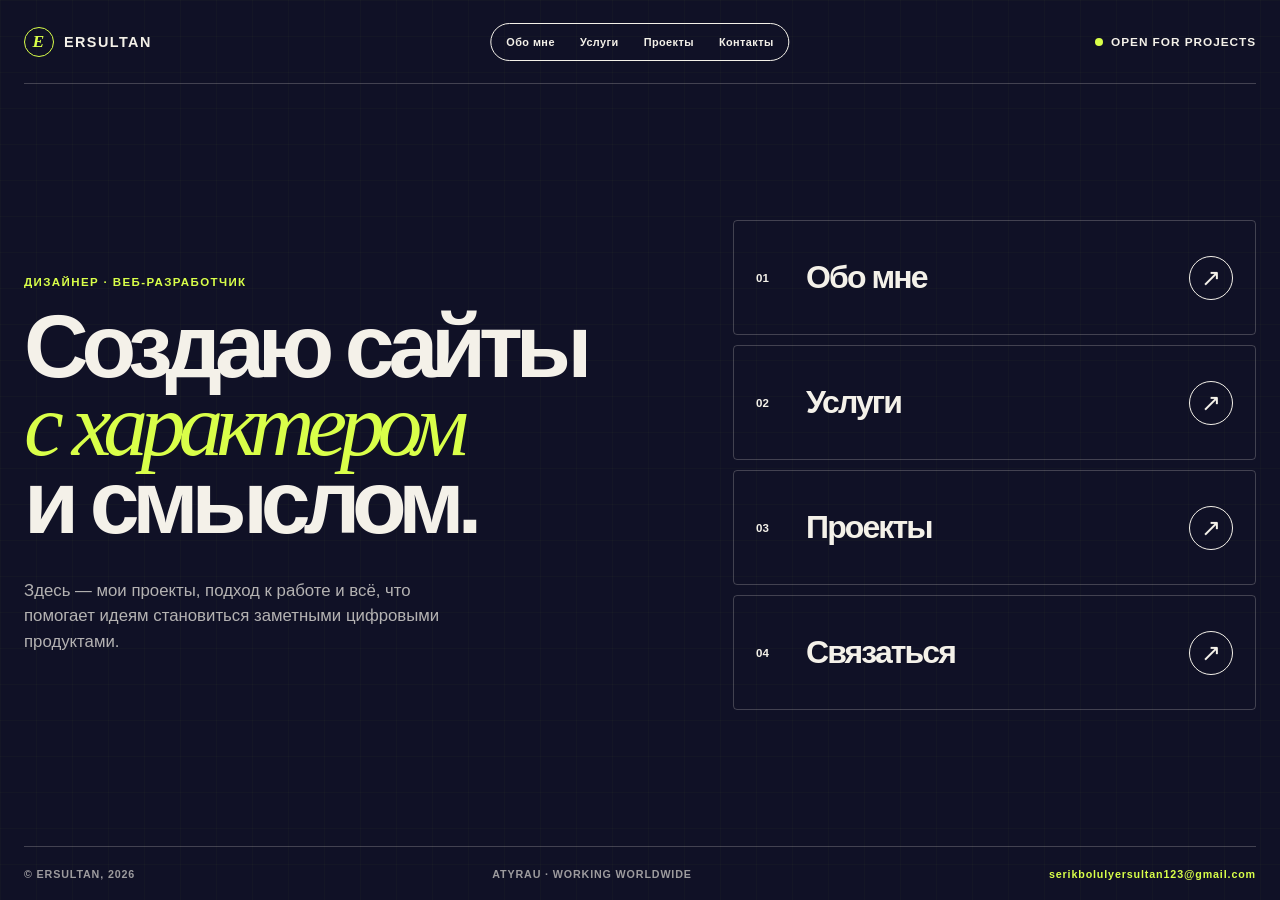
==== index.html @ 5adb8917 "Add files via upload" ====
<!doctype html>
<html lang="ru">
  <head>
    <meta charset="UTF-8" />
    <meta name="viewport" content="width=device-width, initial-scale=1.0" />
    <meta
      name="description"
      content="Портфолио Эpсултана — сайты, дизайн и цифровые решения."
    />
    <title>Eрсултан — дизайнер и веб-разработчик</title>
    <link rel="icon" type="image/svg+xml" href="assets/favicon.svg" />
    <style>
      :root {
        --ink: #101126;
        --paper: #f4f1e9;
        --lime: #d9ff49;
        --blue: #8697ff;
        --line: rgba(244, 241, 233, 0.22);
      }

      * { box-sizing: border-box; }
      html { scroll-behavior: smooth; }
      body {
        min-width: 320px;
        margin: 0;
        background: var(--ink);
        color: var(--paper);
        font-family: Arial, Helvetica, sans-serif;
      }

      a { color: inherit; text-decoration: none; }

      .page {
        width: min(100% - 48px, 1320px);
        min-height: 100vh;
        margin: 0 auto;
        display: flex;
        flex-direction: column;
      }

      header {
        min-height: 84px;
        display: flex;
        align-items: center;
        justify-content: space-between;
        border-bottom: 1px solid var(--line);
      }

      .logo {
        display: flex;
        align-items: center;
        gap: 10px;
        font-size: 0.9rem;
        font-weight: 800;
        letter-spacing: 0.1em;
      }

      .logo-mark {
        width: 30px;
        height: 30px;
        display: grid;
        place-items: center;
        border: 1px solid var(--lime);
        border-radius: 50%;
        color: var(--lime);
        font-family: Georgia, serif;
        font-style: italic;
        font-size: 1.1rem;
      }

      .status {
        display: flex;
        align-items: center;
        gap: 8px;
        font-size: 0.74rem;
        font-weight: 700;
        letter-spacing: 0.08em;
      }

      .status::before {
        content: "";
        width: 8px;
        height: 8px;
        border-radius: 50%;
        background: var(--lime);
      }

      main {
        flex: 1;
        display: grid;
        grid-template-columns: 1.1fr 0.9fr;
        align-items: center;
        gap: 70px;
        padding: 68px 0;
      }

      .intro-label {
        margin: 0 0 20px;
        color: var(--lime);
        font-size: 0.72rem;
        font-weight: 800;
        letter-spacing: 0.12em;
      }

      h1 {
        max-width: 780px;
        margin: 0;
        font-size: clamp(3.4rem, 7vw, 7.7rem);
        line-height: 0.87;
        letter-spacing: -0.08em;
      }

      h1 em {
        color: var(--lime);
        font-family: Georgia, "Times New Roman", serif;
        font-weight: 400;
      }

      .intro-text {
        max-width: 430px;
        margin: 36px 0 0;
        color: rgba(244, 241, 233, 0.72);
        font-size: 1.05rem;
        line-height: 1.5;
      }

      .menu {
        display: grid;
        gap: 10px;
      }

      .menu-card {
        position: relative;
        min-height: 115px;
        padding: 20px 22px;
        display: grid;
        grid-template-columns: 34px 1fr auto;
        align-items: center;
        gap: 16px;
        overflow: hidden;
        border: 1px solid var(--line);
        border-radius: 4px;
        transition: transform 0.22s ease, color 0.22s ease, background 0.22s ease;
      }

      .menu-card:hover {
        transform: translateX(12px);
        background: var(--lime);
        color: var(--ink);
      }

      .menu-number {
        font-size: 0.72rem;
        font-weight: 800;
      }

      .menu-title {
        margin: 0;
        font-size: clamp(1.6rem, 2.5vw, 2.55rem);
        line-height: 0.94;
        letter-spacing: -0.06em;
      }

      .arrow {
        width: 44px;
        height: 44px;
        display: grid;
        place-items: center;
        border: 1px solid currentColor;
        border-radius: 50%;
        font-size: 1.5rem;
        transition: transform 0.22s ease;
      }

      .menu-card:hover .arrow { transform: rotate(-45deg); }

      footer {
        min-height: 54px;
        display: flex;
        align-items: center;
        justify-content: space-between;
        gap: 20px;
        border-top: 1px solid var(--line);
        color: rgba(244, 241, 233, 0.62);
        font-size: 0.67rem;
        font-weight: 700;
        letter-spacing: 0.08em;
      }

      footer a { color: var(--lime); }

      @media (max-width: 800px) {
        .page { width: min(100% - 32px, 1320px); }
        header { min-height: 72px; }
        .status { font-size: 0.62rem; }
        main {
          grid-template-columns: 1fr;
          gap: 48px;
          padding: 62px 0;
        }
        h1 { font-size: clamp(3.1rem, 15vw, 5.3rem); }
        .intro-text { margin-top: 26px; font-size: 0.95rem; }
        .menu-card { min-height: 96px; padding: 16px; }
        footer { min-height: 75px; flex-wrap: wrap; padding: 14px 0; }
      }
    </style>
    <link rel="stylesheet" href="motion.css" />
  </head>
  <body class="home">
    <div class="page">
      <header>
        <a class="logo" href="index.html" aria-label="На главную">
          <span class="logo-mark">E</span>
          <span>ERSULTAN</span>
        </a>
        <nav class="top-nav" aria-label="Навигация по сайту">
          <a href="about.html">Обо мне</a>
          <a href="services.html">Услуги</a>
          <a href="projects.html">Проекты</a>
          <a href="contact.html">Контакты</a>
        </nav>
        <span class="status">OPEN FOR PROJECTS</span>
      </header>

      <main>
        <section>
          <p class="intro-label">ДИЗАЙНЕР · ВЕБ-РАЗРАБОТЧИК</p>
          <h1>
            Создаю сайты
            <br />
            <em>с характером</em>
            <br />
            и смыслом.
          </h1>
          <p class="intro-text">
            Здесь — мои проекты, подход к работе и всё, что помогает идеям
            становиться заметными цифровыми продуктами.
          </p>
        </section>

        <nav class="menu" aria-label="Разделы портфолио">
          <a class="menu-card" href="about.html">
            <span class="menu-number">01</span>
            <h2 class="menu-title">Обо мне</h2>
            <span class="arrow" aria-hidden="true">↗</span>
          </a>
          <a class="menu-card" href="services.html">
            <span class="menu-number">02</span>
            <h2 class="menu-title">Услуги</h2>
            <span class="arrow" aria-hidden="true">↗</span>
          </a>
          <a class="menu-card" href="projects.html">
            <span class="menu-number">03</span>
            <h2 class="menu-title">Проекты</h2>
            <span class="arrow" aria-hidden="true">↗</span>
          </a>
          <a class="menu-card" href="contact.html">
            <span class="menu-number">04</span>
            <h2 class="menu-title">Связаться</h2>
            <span class="arrow" aria-hidden="true">↗</span>
          </a>
        </nav>
      </main>

      <footer>
        <span>© ERSULTAN, 2026</span>
        <span>ATYRAU · WORKING WORLDWIDE</span>
        <a href="mailto:serikbolulyersultan123@gmail.com">serikbolulyersultan123@gmail.com</a>
      </footer>
    </div>
  </body>
</html>
---- motion.css ----
@keyframes rise-in {
  from {
    opacity: 0;
    transform: translateY(18px);
  }
  to {
    opacity: 1;
    transform: translateY(0);
  }
}

@keyframes mark-pulse {
  0%, 100% { box-shadow: 0 0 0 0 rgba(217, 255, 73, 0); }
  50% { box-shadow: 0 0 0 8px rgba(217, 255, 73, 0.12); }
}

@keyframes background-drift {
  from { background-position: 0 0, center; }
  to { background-position: 36px 36px, center; }
}

@keyframes scroll-bounce {
  0%, 100% { transform: translateY(0); }
  50% { transform: translateY(5px); }
}

.page {
  animation: rise-in 0.7s cubic-bezier(0.22, 1, 0.36, 1) both;
}

header {
  animation: rise-in 0.65s 0.06s cubic-bezier(0.22, 1, 0.36, 1) both;
}

main {
  animation: rise-in 0.75s 0.14s cubic-bezier(0.22, 1, 0.36, 1) both;
}

.logo-mark {
  transition: transform 0.28s ease, background 0.28s ease, color 0.28s ease;
  animation: mark-pulse 3.4s ease-in-out infinite;
}

.logo:hover .logo-mark {
  transform: rotate(-14deg) scale(1.08);
}

.scroll-cue {
  display: inline-flex;
  align-items: center;
  gap: 9px;
  margin: 0 0 28px;
  color: var(--muted);
  font-size: 0.66rem;
  font-weight: 800;
  letter-spacing: 0.12em;
}

.scroll-arrow {
  display: grid;
  width: 28px;
  height: 28px;
  place-items: center;
  border: 1px solid currentColor;
  border-radius: 50%;
  color: var(--lime);
  font-size: 1rem;
  animation: scroll-bounce 1.5s ease-in-out infinite;
}

.scroll-cue:hover {
  color: var(--ink);
}

.scroll-cue:hover .scroll-arrow {
  background: var(--lime);
  color: #101126;
}

.price {
  transition: transform 0.24s ease, background 0.24s ease, color 0.24s ease, box-shadow 0.24s ease;
}

.price:hover {
  background: var(--lime);
  color: #101126;
  transform: translateY(-3px);
  box-shadow: 0 10px 20px rgba(217, 255, 73, 0.22);
}

a {
  transition: color 0.2s ease, opacity 0.2s ease;
}

.top-nav {
  display: flex;
  align-items: center;
  gap: 3px;
  margin-left: auto;
  padding: 4px;
  border: 1px solid currentColor;
  border-radius: 999px;
}

.top-nav a {
  position: relative;
  padding: 8px 11px;
  overflow: hidden;
  border-radius: 999px;
  font-size: 0.68rem;
  font-weight: 800;
  letter-spacing: 0.04em;
  transition: color 0.24s ease, background 0.24s ease, transform 0.24s ease;
}

.top-nav a::after {
  content: "";
  position: absolute;
  right: 9px;
  bottom: 5px;
  left: 9px;
  height: 1px;
  background: currentColor;
  transform: scaleX(0);
  transform-origin: left;
  transition: transform 0.26s ease;
}

.top-nav a:hover,
.top-nav a.is-active {
  background: var(--lime);
  color: #101126;
  transform: translateY(-2px);
}

.top-nav a:hover::after,
.top-nav a.is-active::after {
  transform: scaleX(1);
}

.back {
  padding: 8px 10px;
  border: 1px solid currentColor;
  border-radius: 999px;
  transition: color 0.24s ease, background 0.24s ease, transform 0.24s ease;
}

.back:hover {
  background: var(--lime);
  color: #101126;
  transform: translateY(-2px);
}

@media (min-width: 801px) {
  header {
    position: relative;
  }

  .top-nav {
    position: absolute;
    left: 50%;
    margin-left: 0;
    transform: translateX(-50%);
  }
}

.menu-card,
.service,
.contact,
.case,
.review,
.step,
.skill,
.more-work-list div {
  transition: translate 0.28s cubic-bezier(0.22, 1, 0.36, 1),
    box-shadow 0.28s ease, border-color 0.28s ease;
}

.menu-card:hover,
.service:hover,
.contact:hover,
.review:hover,
.step:hover,
.skill:hover,
.more-work-list div:hover {
  translate: 0 -5px;
  box-shadow: 0 18px 32px rgba(16, 17, 38, 0.14);
}

.case {
  overflow: hidden;
}

.case:hover {
  border-color: rgba(93, 104, 216, 0.65);
}

.shots {
  overflow: hidden;
}

.shots img {
  transition: transform 0.55s cubic-bezier(0.22, 1, 0.36, 1), filter 0.35s ease;
}

.case:hover .shots img {
  transform: scale(1.035);
  filter: saturate(1.08) contrast(1.03);
}

.round-link,
.project-link,
.cta-link {
  transition: transform 0.3s cubic-bezier(0.22, 1, 0.36, 1),
    background 0.25s ease, color 0.25s ease, box-shadow 0.25s ease;
}

.round-link:hover,
.project-link:hover,
.cta-link:hover {
  box-shadow: 0 14px 30px rgba(217, 255, 73, 0.18);
}

body.home {
  isolation: isolate;
  background-color: #101126 !important;
  background-image:
    linear-gradient(90deg, rgba(16, 17, 38, 0.96) 0%, rgba(16, 17, 38, 0.84) 44%, rgba(16, 17, 38, 0.35) 100%),
    url("assets/web-hero.png") !important;
  background-size: 100% 100%, cover !important;
  background-position: center, center !important;
}

body.home::before {
  content: "";
  position: absolute;
  inset: 0;
  pointer-events: none;
  opacity: 0.28;
  background-image:
    linear-gradient(rgba(217, 255, 73, 0.08) 1px, transparent 1px),
    linear-gradient(90deg, rgba(217, 255, 73, 0.08) 1px, transparent 1px);
  background-size: 36px 36px;
  animation: background-drift 18s linear infinite alternate;
}

body.home .page {
  position: relative;
  z-index: 1;
}

@media (max-width: 800px) {
  header {
    flex-wrap: wrap;
    gap: 12px;
  }

  .top-nav {
    display: flex;
    order: 3;
    width: 100%;
    justify-content: space-between;
    margin-left: 0;
    overflow-x: auto;
  }

  .top-nav a {
    flex: 1 0 auto;
    padding: 8px 9px;
    text-align: center;
    white-space: nowrap;
  }

  .scroll-cue {
    margin-bottom: 20px;
  }

  body.home {
    background-image:
      linear-gradient(180deg, rgba(16, 17, 38, 0.95) 0%, rgba(16, 17, 38, 0.78) 58%, rgba(16, 17, 38, 0.3) 100%),
      url("assets/web-hero.png") !important;
    background-position: center, 67% center !important;
  }

  .menu-card:hover,
  .service:hover,
  .contact:hover,
  .review:hover,
  .step:hover,
  .skill:hover,
  .more-work-list div:hover {
    translate: 0 -3px;
  }
}

@media (prefers-reduced-motion: reduce) {
  *,
  *::before,
  *::after {
    animation-duration: 0.01ms !important;
    animation-iteration-count: 1 !important;
    scroll-behavior: auto !important;
    transition-duration: 0.01ms !important;
  }
}
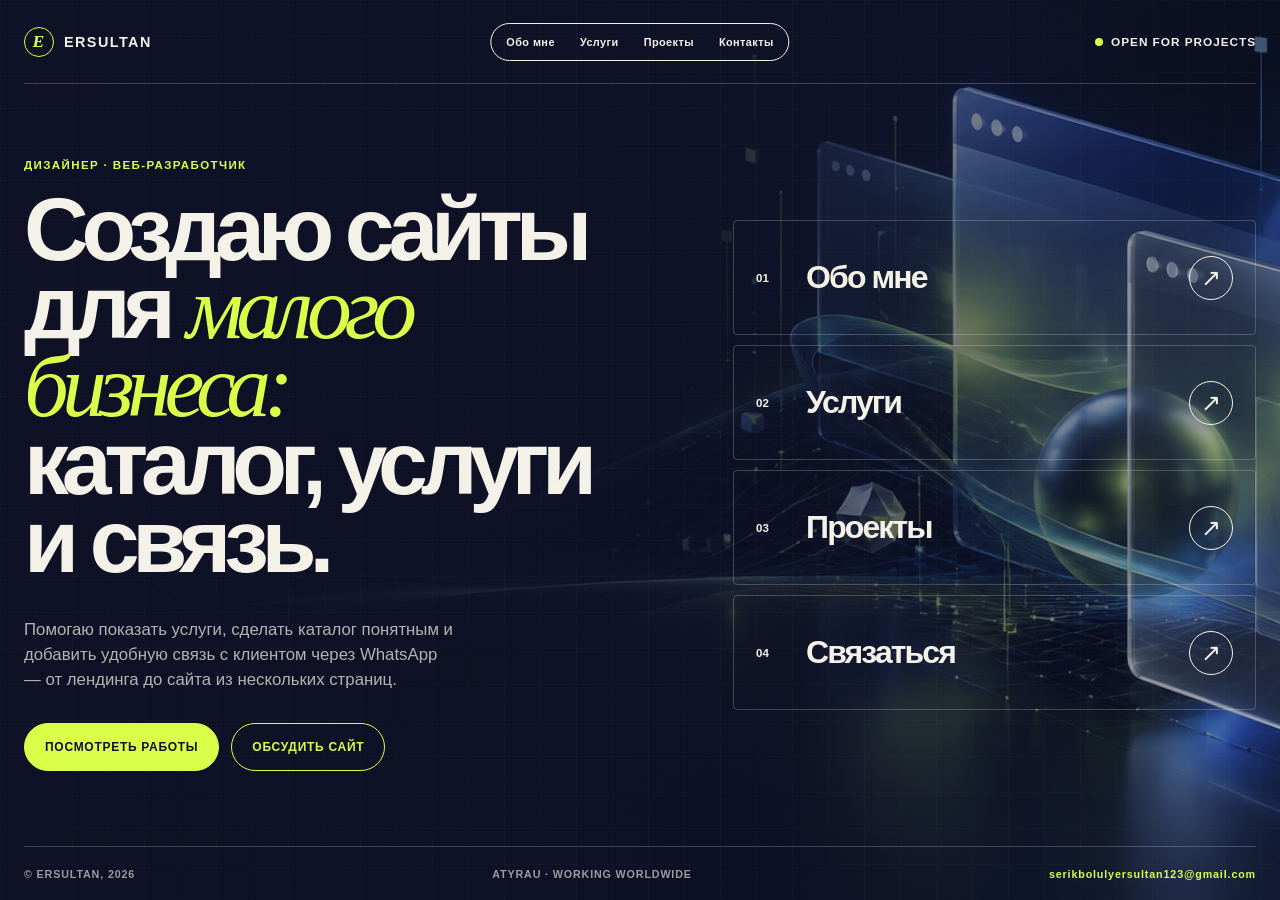
==== commit a6729c6c: "Add files via upload" ====
--- a/index.html
+++ b/index.html
@@ -124,6 +124,33 @@
         line-height: 1.5;
       }
 
+      .hero-actions {
+        display: flex;
+        flex-wrap: wrap;
+        gap: 12px;
+        margin-top: 30px;
+      }
+
+      .hero-cta {
+        min-height: 48px;
+        padding: 0 20px;
+        display: inline-flex;
+        align-items: center;
+        justify-content: center;
+        border: 1px solid var(--lime);
+        border-radius: 999px;
+        font-size: 0.75rem;
+        font-weight: 800;
+        letter-spacing: 0.06em;
+      }
+
+      .hero-cta--primary {
+        background: var(--lime);
+        color: var(--ink);
+      }
+
+      .hero-cta--secondary { color: var(--lime); }
+
       .menu {
         display: grid;
         gap: 10px;
@@ -200,6 +227,8 @@
         }
         h1 { font-size: clamp(3.1rem, 15vw, 5.3rem); }
         .intro-text { margin-top: 26px; font-size: 0.95rem; }
+        .hero-actions { margin-top: 24px; }
+        .hero-cta { flex: 1 1 190px; }
         .menu-card { min-height: 96px; padding: 16px; }
         footer { min-height: 75px; flex-wrap: wrap; padding: 14px 0; }
       }
@@ -228,14 +257,19 @@
           <h1>
             Создаю сайты
             <br />
-            <em>с характером</em>
+            для <em>малого бизнеса:</em>
             <br />
-            и смыслом.
+            каталог, услуги<br />и связь.
           </h1>
           <p class="intro-text">
-            Здесь — мои проекты, подход к работе и всё, что помогает идеям
-            становиться заметными цифровыми продуктами.
+            Помогаю показать услуги, сделать каталог понятным и добавить
+            удобную связь с клиентом через WhatsApp — от лендинга до сайта из
+            нескольких страниц.
           </p>
+          <div class="hero-actions">
+            <a class="hero-cta hero-cta--primary" href="projects.html">ПОСМОТРЕТЬ РАБОТЫ</a>
+            <a class="hero-cta hero-cta--secondary" href="https://wa.me/77788580540?text=Здравствуйте!%20Хочу%20обсудить%20сайт." target="_blank" rel="noopener">ОБСУДИТЬ САЙТ</a>
+          </div>
         </section>
 
         <nav class="menu" aria-label="Разделы портфолио">
--- a/motion.css
+++ b/motion.css
@@ -168,7 +168,7 @@
 .service,
 .contact,
 .case,
-.review,
+.process-step,
 .step,
 .skill,
 .more-work-list div {
@@ -179,7 +179,7 @@
 .menu-card:hover,
 .service:hover,
 .contact:hover,
-.review:hover,
+.process-step:hover,
 .step:hover,
 .skill:hover,
 .more-work-list div:hover {
@@ -285,7 +285,7 @@
   .menu-card:hover,
   .service:hover,
   .contact:hover,
-  .review:hover,
+  .process-step:hover,
   .step:hover,
   .skill:hover,
   .more-work-list div:hover {
